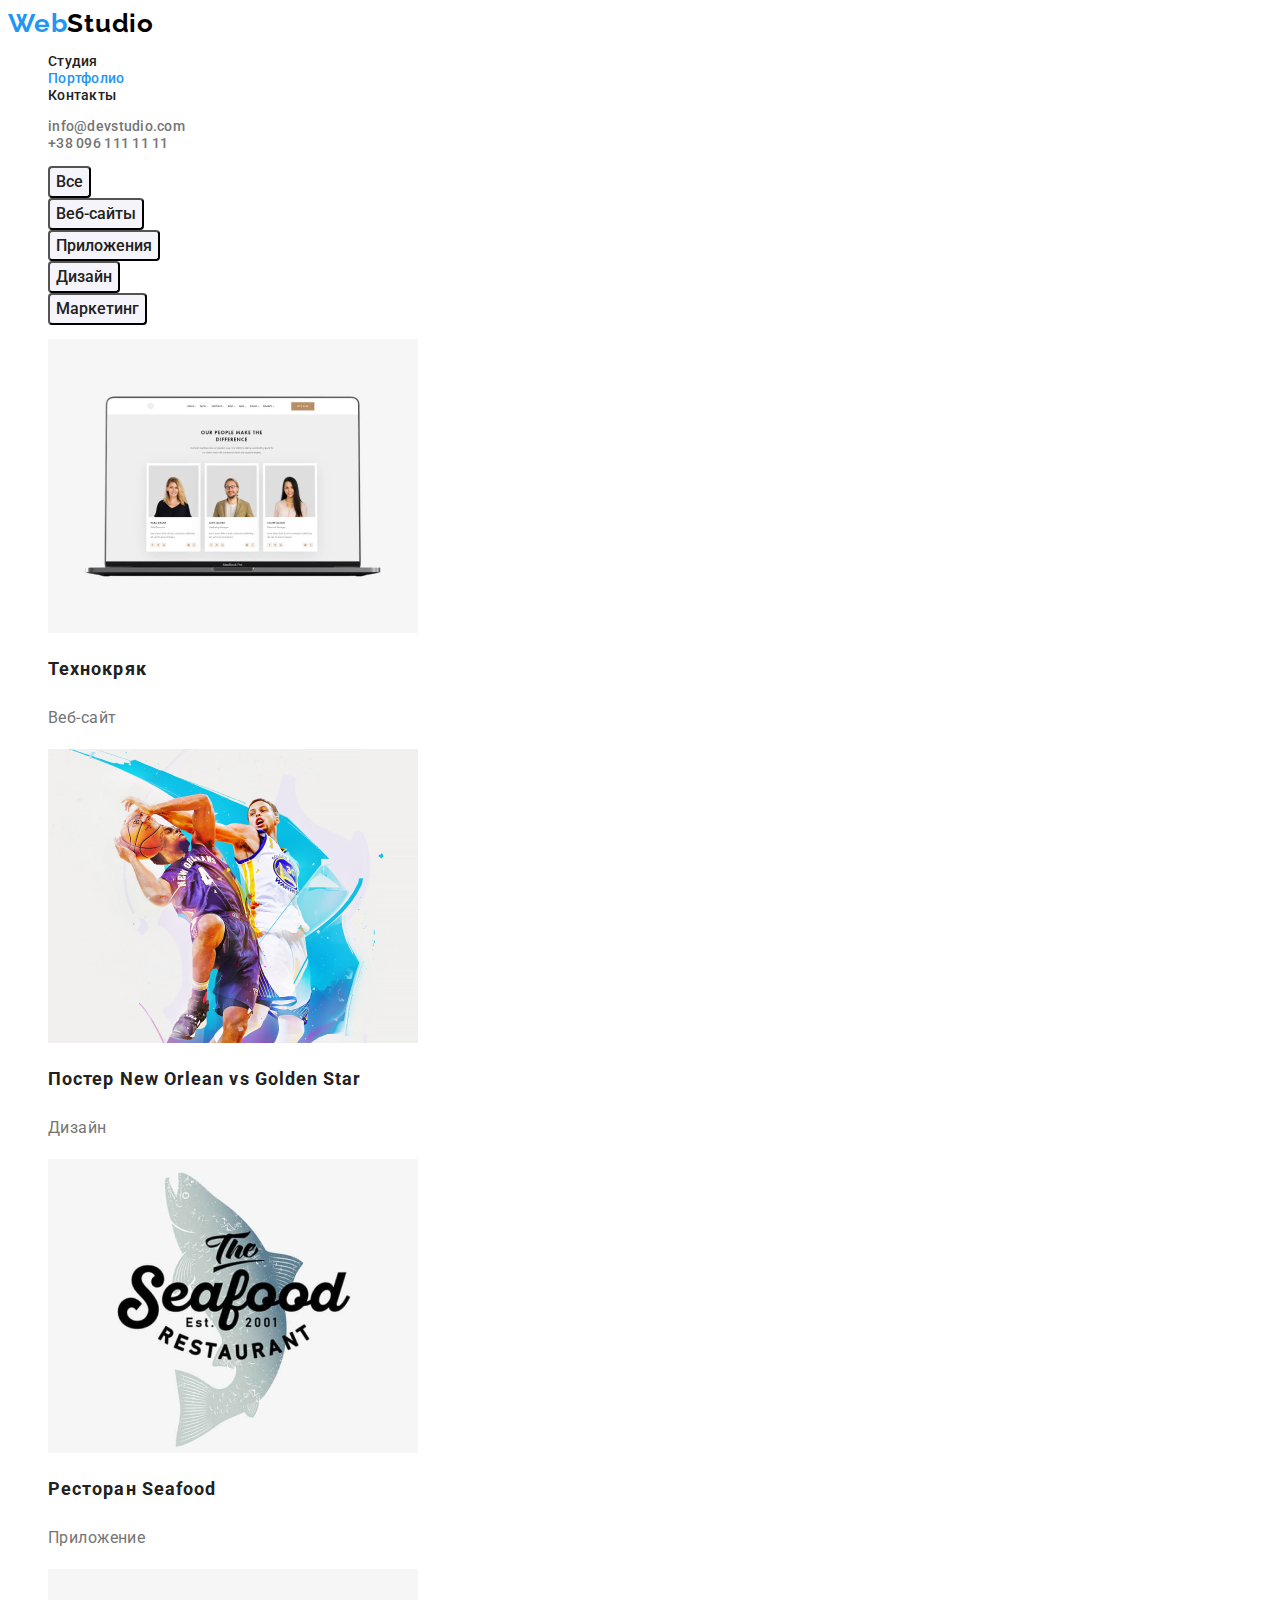
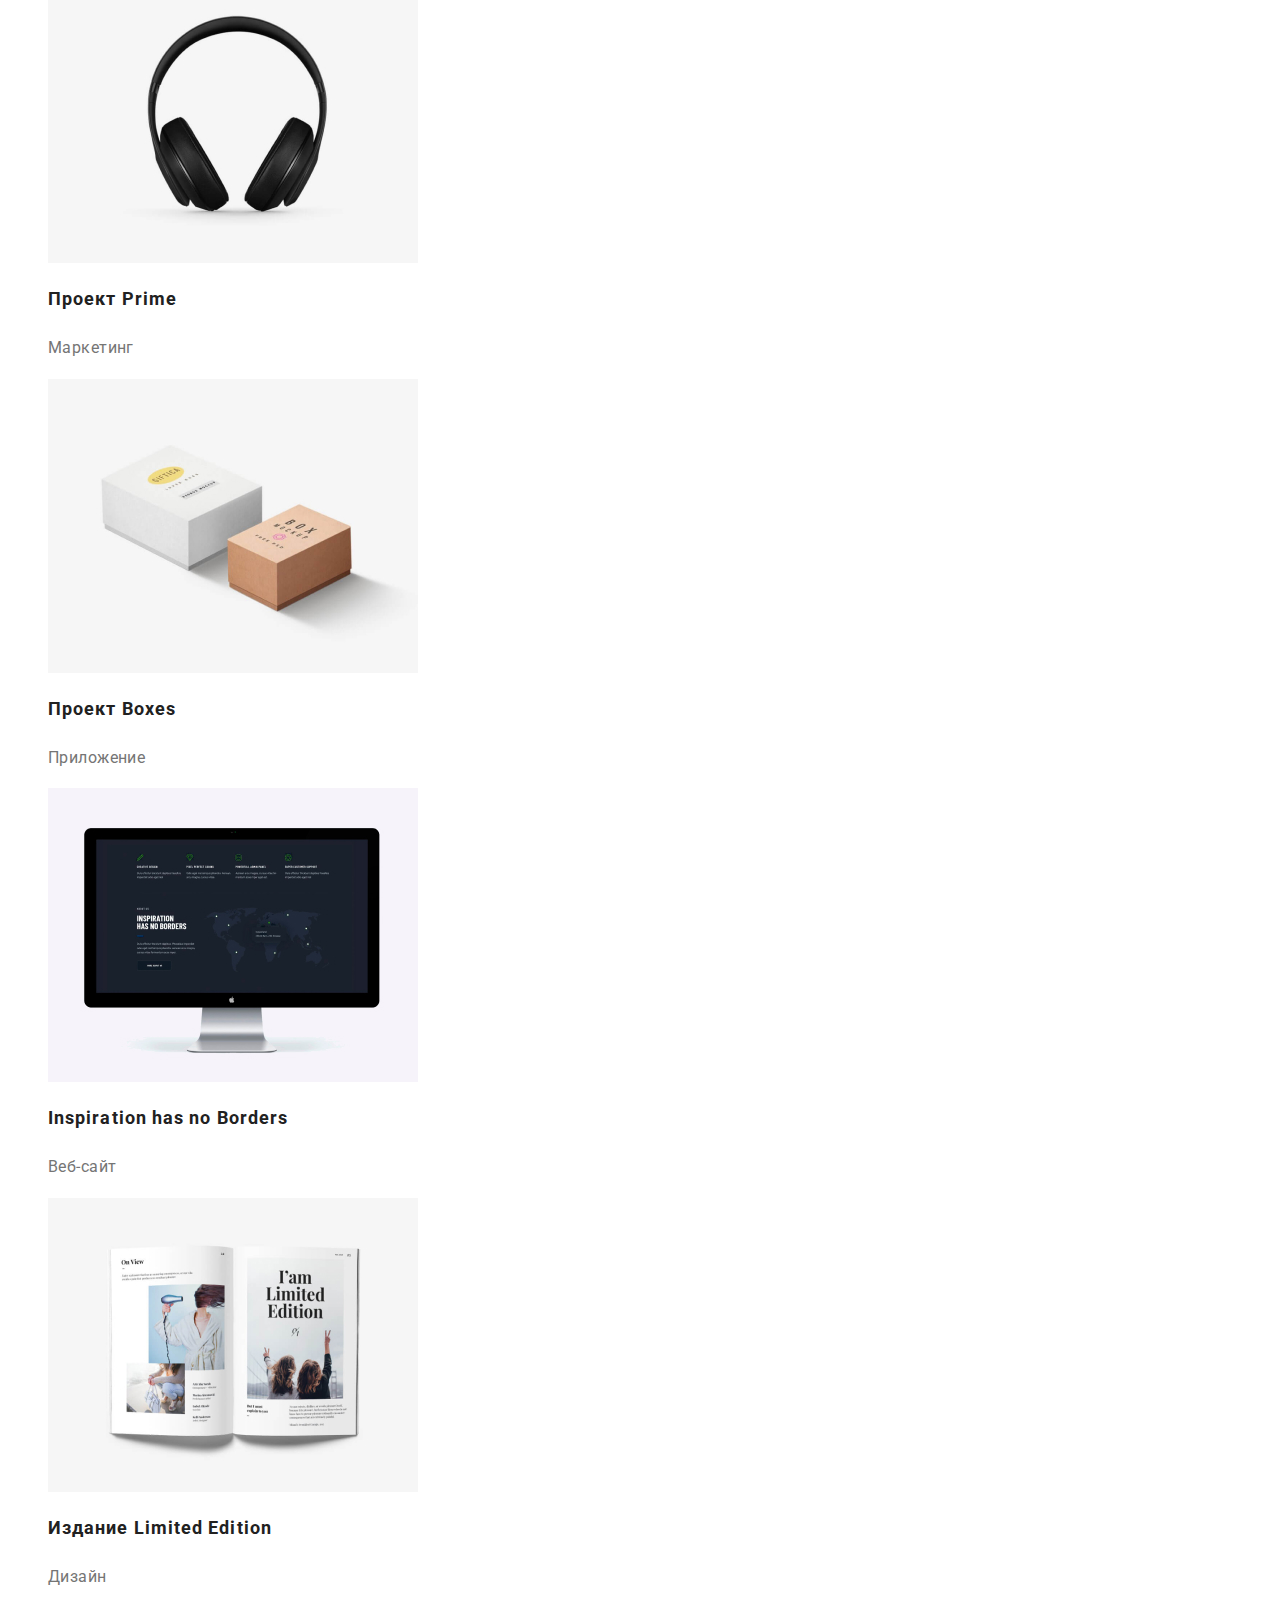
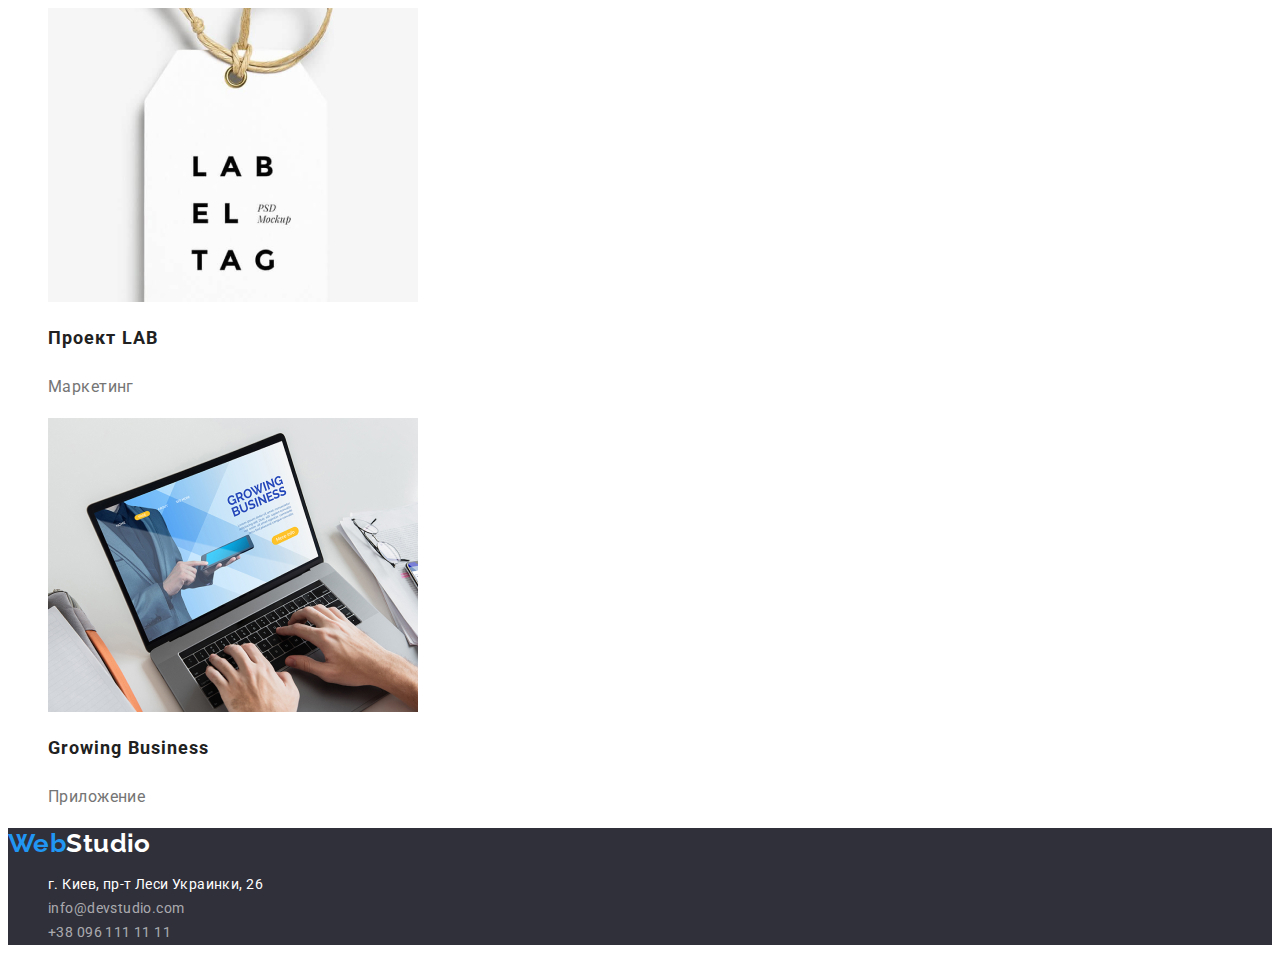
==== portfolio.html @ 056203ee "Initial commit" ====
<!DOCTYPE html>
<html lang="ru">

<head>
    <meta charset="UTF-8">
    <meta http-equiv="X-UA-Compatible" content="IE=edge">
    <meta name="viewport" content="width=device-width, initial-scale=1.0">
    <title>Document</title>
    <link rel="preconnect" href="https://fonts.googleapis.com">
    <link rel="preconnect" href="https://fonts.gstatic.com" crossorigin>
    <link
        href="https://fonts.googleapis.com/css2?family=Raleway:wght@700&family=Roboto:wght@400;500;700;900&display=swap"
        rel="stylesheet">
    <link rel="stylesheet" href="./css/styles.css">
</head>

<body>
    <header class="header">
        <nav class="header-nav">
            <a class="header-logo link" href="./index.html"><span class="logo-cl">Web</span>Studio</a>
            <ul class="header-list list">
                <li class="header-item"><a class="header-link link" href="./index.html">Студия</a></li>
                <li class="header-item"><a class="header-link link accent" href="./portfolio.html">Портфолио</a></li>
                <li class="header-item"><a class="header-link link" href="#address">Контакты</a></li>
            </ul>
        </nav>

        <ul class="header-list-contact list">
            <li class="header-item"><a class="header-link-contact link"
                    href="mailto:info@devstudio.com">info@devstudio.com</a></li>
            <li class="header-item"><a class="header-link-contact link" href="tel:+380961111111">+38 096 111 11 11</a>
            </li>
        </ul>


    </header>
    <main>
        <!--услуги-->
        <section class="potrtfolio">
            <h1 class="visually-hidden">спиcок услуг</h1>
            <ul class="servise-list list">
                <li class="servise-item"><button class="servise-bt" type="button">Все</button></li>
                <li class="servise-item"><button class="servise-bt" type="button">Веб-сайты</button></li>
                <li class="servise-item"><button class="servise-bt" type="button">Приложения</button></li>
                <li class="servise-item"><button class="servise-bt" type="button">Дизайн</button></li>
                <li class="servise-item"><button class="servise-bt" type="button">Маркетинг</button></li>
            </ul>

            <!--проекты-->
            <ul class="projects list">
                <li class="projects-item">
                    <img src="./images/project/project1.jpg" alt="Технокряк" width="370" height="294">
                    <div>
                        <h2 class="projects-title">Технокряк</h2>
                        <p class="projects-text">Веб-сайт</p>
                    </div>
                </li>
                <li class="projects-item"><img src="./images/project/project2.jpg"
                        alt="Постер New Orlean vs Golden Star" width="370" height="294">
                    <div>
                        <h2 class="projects-title">Постер New Orlean vs Golden Star</h2>
                        <p class="projects-text">Дизайн</p>
                    </div>
                </li>
                <li class="projects-item"><img src="./images/project/project3.jpg" alt="Ресторан Seafood" width="370"
                        height="294">
                    <div>
                        <h2 class="projects-title">Ресторан Seafood</h2>
                        <p class="projects-text">Приложение</p>
                    </div>
                </li>
                <li class="projects-item"><img src="./images/project/project4.jpg" alt="Проект Prime" width="370"
                        height="294">
                    <div>
                        <h2 class="projects-title" lang="en">Проект Prime</h2>
                        <p class="projects-text">Маркетинг</p>
                    </div>
                </li>
                <li class="projects-item"><img src="./images/project/project5.jpg" alt="Проект Boxes" width="370"
                        height="294">
                    <div>
                        <h2 class="projects-title">Проект Boxes</h2>
                        <p class="projects-text">Приложение</p>
                    </div>
                </li>
                <li class="projects-item"><img src="./images/project/project6.jpg" alt="Inspiration has no Borders"
                        width="370" height="294">
                    <div>
                        <h2 class="projects-title" lang="en">Inspiration has no Borders</h2>
                        <p class="projects-text">Веб-сайт</p>
                    </div>
                </li>
                <li class="projects-item"><img src="./images/project/project7.jpg" alt="Издание Limited Edition"
                        width="370" height="294">
                    <div>
                        <h2 class="projects-title">Издание Limited Edition</h2>
                        <p class="projects-text">Дизайн</p>
                    </div>
                </li>
                <li class="projects-item"><img src="./images/project/project8.jpg" alt="Проект LAB" width="370"
                        height="294">
                    <div>
                        <h2 class="projects-title">Проект LAB</h2>
                        <p class="projects-text">Маркетинг</p>
                    </div>
                </li>
                <li class="projects-item"><img src="./images/project/project9.jpg" alt="Growing Business" width="370"
                        height="294">
                    <div>
                        <h2 class="projects-title" lang="en">Growing Business</h2>
                        <p class="projects-text">Приложение</p>
                    </div>
                </li>
            </ul>
        </section>
    </main>
    <footer class="footer" id="address">
        <a href="./index.html" class="footer-logo link"><span class="logo-cl">Web</span>Studio</a>
        <address class="footer-address">
            <ul class="footer-list list">
                <li class="footer-item link"><a class="footer-link link" href="https://bit.ly/3pXMvUd" target="_blank"
                        rel="noopener noreferrer">г.
                        Киев, пр-т
                        Леси Украинки, 26</a></li>
                <li class="footer-item"><a class="footer-link-contact link"
                        href="mailto:info@devstudio.com">info@devstudio.com</a>
                </li>
                <li class="footer-item"><a class="footer-link-contact link" href="tel:+380961111111">+38 096 111 11
                        11</a>
                </li>
            </ul>
        </address>
    </footer>
</body>


</html>
---- css/styles.css ----
:root{
--font-roboto:'Roboto',sans-serif;
--text-black-cl:#212121;
--text-white-cl:#FFFFFF;
--bt-nav-cl: #2196F3;
--paragraf-color: #757575;
--background-cl-body: #FFFFFF;
--logo-cl:#2196F3;
--logo-secondary-cl:#000000;
--hero-background-cl: #2F303A;
--bt-cl: #2196F3;
--bt-cl-secondary:#188CE8;
--team-background-cl:#F5F4FA;
--footer-link-cl: rgba(255, 255, 255, 0.6);

}
body
{font-family:'Roboto', sans-serif;
color: var(--text-black-cl);
background-color: var(--background-cl-body);
font-size: 14px;
letter-spacing: 0.03em;
}
.list {
    list-style: none;
}
.link{
 text-decoration: none;
}
.visually-hidden {
    position: absolute;
    width: 1px;
    height: 1px;
    margin: -1px;
    border: 0;
    padding: 0;

    white-space: nowrap;
    clip-path: inset(100%);
    clip: rect(0 0 0 0);
    overflow: hidden;
}
address{ font-style: normal;}



/*nav*/
.header-link:hover,
.header-link:focus,
.header-link-contact:hover,
.header-link-contact:focus,
.footer-link-contact:hover,
.footer-link-contact:focus,
.footer-link:hover,
.footer-link:focus {
    color: var(--bt-nav-cl);
}

/*header*/

.header-logo{
font-family: 'Raleway';
font-weight: 700;
font-size: 26px;
line-height: 1.19;
letter-spacing: 0.03em;
color: var(--logo-secondary-cl)}

.logo-cl{color: var(--logo-cl) }

.header-link,
.header-link-contact{
    font-weight: 500;
    line-height: 1.14 ;
    letter-spacing: 0.02em;
    color: var(--black-cl);
}
.header-link-contact{
    color: var(--paragraf-color);
}
.accent{
    color: var(--bt-nav-cl);
}

/*СЕКЦИЯ ГЕРОЙ*/
.hero {
    background-color: var(--hero-background-cl);
}
.hero-title {
font-weight: 900;
font-size: 44px;
line-height: 1.36;
text-align: center;
letter-spacing: 0.06em;
text-transform: uppercase;
color: var(--text-white-cl);}

.hero-bt{
background-color: var(--bt-cl);
cursor: pointer;
font-family: inherit;
font-weight: 700;
font-size: 16px;
line-height: 1.87;
display: flex;
align-items: center;
text-align: center;
letter-spacing: 0.06em;
box-shadow: 0px 4px 4px rgba(0, 0, 0, 0.15);
border-radius: 4px;
color: var(--text-white-cl);

}
.hero-bt:hover,
.hero-bt:focus{
background: var(--bt-cl-secondary); 
}

/*особенности*/
.peculiarities-name{
font-size: 14px;
font-weight: 700;
line-height: 1.14;
text-transform: uppercase;
color: var(--text-black-cl);
}
.peculiarities-text{
line-height: 1.17;
color: var(--paragraf-color);
}
/*публикация работ*/
.work-title,
.team-title{
font-weight: 700;
font-size: 36px;
line-height: 1.16;
text-align: center;
color: var(--text-black-cl)
}
/*команда*/
.team{
    background-color: var(--team-background-cl);
}
.team-name{
    font-weight: 500;
    font-size: 16px;
    line-height: 1.18;
    text-align: center;
    color: var(--text-black-cl);
}
.team-text{
    font-size: 16px;
    line-height: 1.18;
    text-align: center;
    color: var(--paragraf-color);
}
/*footer*/
.footer{
    background-color: var(--hero-background-cl);
}
.footer-logo{
font-family:'Raleway';
font-weight: 700;
font-size: 26px;
line-height: 1.19;
color: var(--background-cl-body);
}
.logo-cl{
    color: var(--logo-cl);
}
.footer-link{
font-style: normal;
font-weight: 400;
line-height: 1.71;
color: var(--background-cl-body);
}
.footer-link-contact{
font-style: normal;
font-weight: 400;
line-height: 1.71;
color: var(--footer-link-cl);
}
/*портфолио*/
.servise-bt{
    font-family: inherit;
    font-weight: 500;
    font-size: 16px;
    line-height: 1.62;
    text-align: center;
    background: var(--team-background-cl);
    border-radius: 4px;
    color: var(--text-black-cl);
    cursor: pointer;
}
.servise-bt:hover, 
.servise-bt:focus{
box-shadow: 0px 3px 1px rgba(0, 0, 0, 0.1),
0px 1px 2px rgba(0, 0, 0, 0.08),
0px 2px 2px rgba(0, 0, 0, 0.12);
border-radius: 4px;
color: var(--background-cl-body);
background: var(--bt-cl);
}
/*портфолио*/

.projects-title{
font-weight: 700;
font-size: 18px;
line-height: 2;
letter-spacing: 0.06em;
color: var(--text-black-cl)
}
.projects-text{
font-style: normal;
font-size: 16px;
line-height: 1.87;
color: var(--paragraf-color);
}
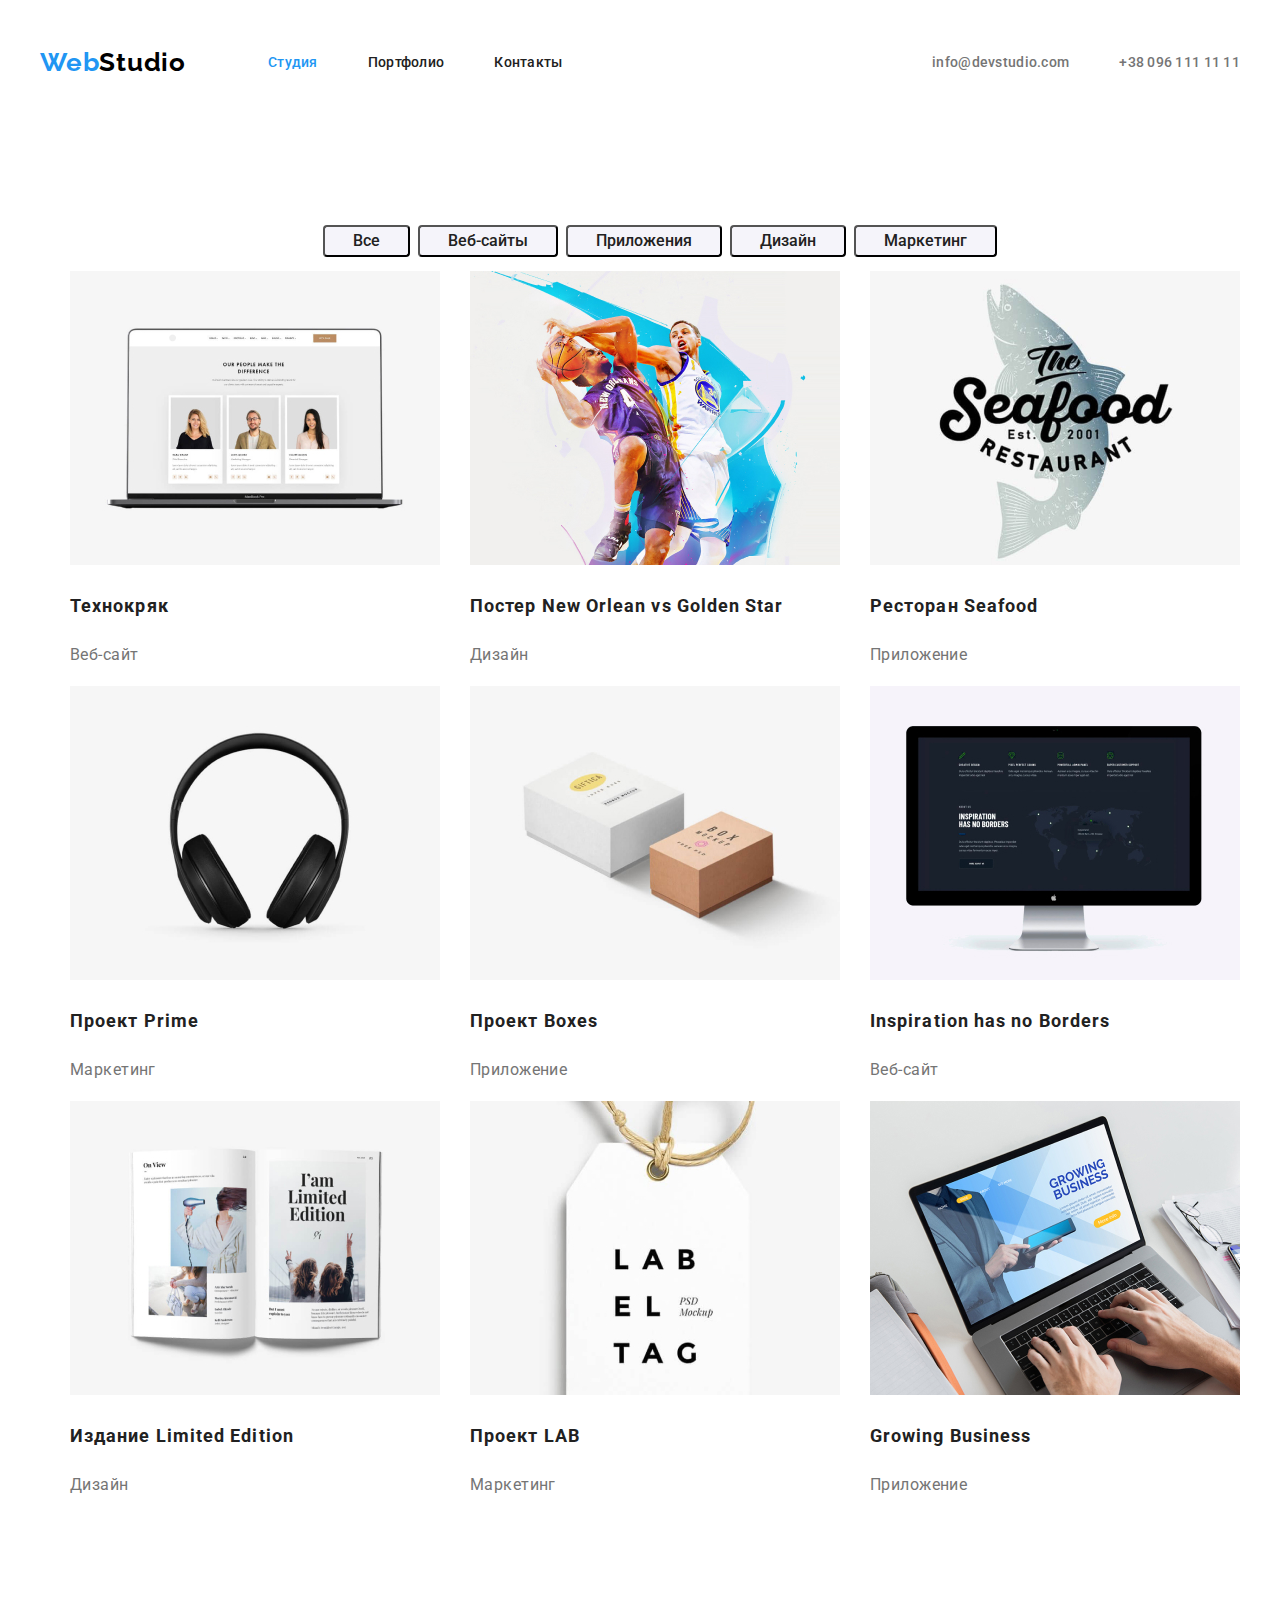
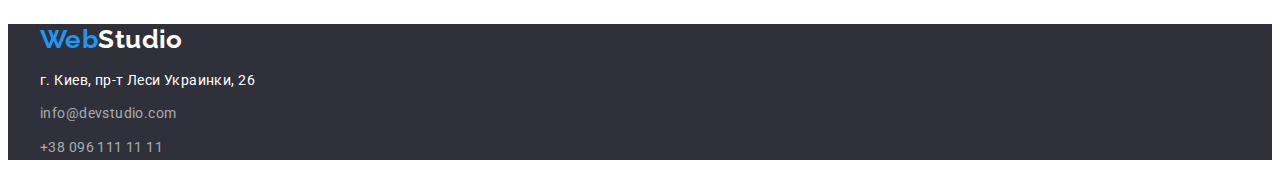
==== commit 95627afb: "зделал домашку" ====
--- a/portfolio.html
+++ b/portfolio.html
@@ -12,124 +12,132 @@
         href="https://fonts.googleapis.com/css2?family=Raleway:wght@700&family=Roboto:wght@400;500;700;900&display=swap"
         rel="stylesheet">
     <link rel="stylesheet" href="./css/styles.css">
+    <link rel="stylesheet" href="node_modules/modern-normalize/modern-normalize.css">
 </head>
 
 <body>
     <header class="header">
-        <nav class="header-nav">
-            <a class="header-logo link" href="./index.html"><span class="logo-cl">Web</span>Studio</a>
-            <ul class="header-list list">
-                <li class="header-item"><a class="header-link link" href="./index.html">Студия</a></li>
-                <li class="header-item"><a class="header-link link accent" href="./portfolio.html">Портфолио</a></li>
-                <li class="header-item"><a class="header-link link" href="#address">Контакты</a></li>
-            </ul>
-        </nav>
-
-        <ul class="header-list-contact list">
-            <li class="header-item"><a class="header-link-contact link"
-                    href="mailto:info@devstudio.com">info@devstudio.com</a></li>
-            <li class="header-item"><a class="header-link-contact link" href="tel:+380961111111">+38 096 111 11 11</a>
-            </li>
-        </ul>
+        <div class="conteiner">
+            <nav class="conteiner header-nav">
+                <a class="header-logo link" href="./index.html"><span class="logo-cl">Web</span>Studio</a>
+                <ul class="header-list list">
+                    <li class="header-item"><a class="header-link link accent" href="./index.html">Студия</a></li>
+                    <li class="header-item"><a class="header-link link" href="./portfolio.html">Портфолио</a></li>
+                    <li class="header-item"><a class="header-link link" href="#address">Контакты</a></li>
+                </ul>
 
 
+                <ul class="header-list-contact list">
+                    <li class="header-item"><a class="header-link-contact link"
+                            href="mailto:info@devstudio.com">info@devstudio.com</a></li>
+                    <li class="header-item"><a class="header-link-contact link" href="tel:+380961111111">+38 096 111 11
+                            11</a>
+                    </li>
+                </ul>
+            </nav>
+        </div>
     </header>
     <main>
         <!--услуги-->
-        <section class="potrtfolio">
-            <h1 class="visually-hidden">спиcок услуг</h1>
-            <ul class="servise-list list">
-                <li class="servise-item"><button class="servise-bt" type="button">Все</button></li>
-                <li class="servise-item"><button class="servise-bt" type="button">Веб-сайты</button></li>
-                <li class="servise-item"><button class="servise-bt" type="button">Приложения</button></li>
-                <li class="servise-item"><button class="servise-bt" type="button">Дизайн</button></li>
-                <li class="servise-item"><button class="servise-bt" type="button">Маркетинг</button></li>
-            </ul>
+        <section class="potrtfolio section">
+            <div class="conteiner">
+                <h1 class="visually-hidden">спиcок услуг</h1>
+                <ul class="servise-list list">
+                    <li class="servise-item"><button class="servise-bt" type="button"><span
+                                class="servese-bt-act">Все</span> </button></li>
+                    <li class="servise-item"><button class="servise-bt" type="button"><span
+                                class="servese-bt-act">Веб-сайты</span> </button></li>
+                    <li class="servise-item"><button class="servise-bt" type="button"><span
+                                class="servese-bt-act">Приложения</span> </button></li>
+                    <li class="servise-item"><button class="servise-bt" type="button"><span
+                                class="servese-bt-act">Дизайн</span> </button></li>
+                    <li class="servise-item"><button class="servise-bt" type="button"><span
+                                class="servese-bt-act">Маркетинг</span> </button></li>
+                </ul>
 
-            <!--проекты-->
-            <ul class="projects list">
-                <li class="projects-item">
-                    <img src="./images/project/project1.jpg" alt="Технокряк" width="370" height="294">
-                    <div>
+                <!--проекты-->
+                <ul class="projects-list list">
+                    <li class="projects-item">
+                        <img src="./images/project/project1.jpg" alt="Технокряк" width="370" height="294">
                         <h2 class="projects-title">Технокряк</h2>
                         <p class="projects-text">Веб-сайт</p>
-                    </div>
-                </li>
-                <li class="projects-item"><img src="./images/project/project2.jpg"
-                        alt="Постер New Orlean vs Golden Star" width="370" height="294">
-                    <div>
+                    </li>
+                    <li class="projects-item"><img src="./images/project/project2.jpg"
+                            alt="Постер New Orlean vs Golden Star" width="370" height="294">
                         <h2 class="projects-title">Постер New Orlean vs Golden Star</h2>
                         <p class="projects-text">Дизайн</p>
-                    </div>
-                </li>
-                <li class="projects-item"><img src="./images/project/project3.jpg" alt="Ресторан Seafood" width="370"
-                        height="294">
-                    <div>
+                    </li>
+                    <li class="projects-item"><img src="./images/project/project3.jpg" alt="Ресторан Seafood"
+                            width="370" height="294">
+
                         <h2 class="projects-title">Ресторан Seafood</h2>
                         <p class="projects-text">Приложение</p>
-                    </div>
-                </li>
-                <li class="projects-item"><img src="./images/project/project4.jpg" alt="Проект Prime" width="370"
-                        height="294">
-                    <div>
+
+                    </li>
+                    <li class="projects-item"><img src="./images/project/project4.jpg" alt="Проект Prime" width="370"
+                            height="294">
+
                         <h2 class="projects-title" lang="en">Проект Prime</h2>
                         <p class="projects-text">Маркетинг</p>
-                    </div>
-                </li>
-                <li class="projects-item"><img src="./images/project/project5.jpg" alt="Проект Boxes" width="370"
-                        height="294">
-                    <div>
+
+                    </li>
+                    <li class="projects-item"><img src="./images/project/project5.jpg" alt="Проект Boxes" width="370"
+                            height="294">
+
                         <h2 class="projects-title">Проект Boxes</h2>
                         <p class="projects-text">Приложение</p>
-                    </div>
-                </li>
-                <li class="projects-item"><img src="./images/project/project6.jpg" alt="Inspiration has no Borders"
-                        width="370" height="294">
-                    <div>
+
+                    </li>
+                    <li class="projects-item"><img src="./images/project/project6.jpg" alt="Inspiration has no Borders"
+                            width="370" height="294">
+
                         <h2 class="projects-title" lang="en">Inspiration has no Borders</h2>
                         <p class="projects-text">Веб-сайт</p>
-                    </div>
-                </li>
-                <li class="projects-item"><img src="./images/project/project7.jpg" alt="Издание Limited Edition"
-                        width="370" height="294">
-                    <div>
+
+                    </li>
+                    <li class="projects-item"><img src="./images/project/project7.jpg" alt="Издание Limited Edition"
+                            width="370" height="294">
+
                         <h2 class="projects-title">Издание Limited Edition</h2>
                         <p class="projects-text">Дизайн</p>
-                    </div>
-                </li>
-                <li class="projects-item"><img src="./images/project/project8.jpg" alt="Проект LAB" width="370"
-                        height="294">
-                    <div>
+
+                    </li>
+                    <li class="projects-item"><img src="./images/project/project8.jpg" alt="Проект LAB" width="370"
+                            height="294">
+
                         <h2 class="projects-title">Проект LAB</h2>
                         <p class="projects-text">Маркетинг</p>
-                    </div>
-                </li>
-                <li class="projects-item"><img src="./images/project/project9.jpg" alt="Growing Business" width="370"
-                        height="294">
-                    <div>
+
+                    </li>
+                    <li class="projects-item"><img src="./images/project/project9.jpg" alt="Growing Business"
+                            width="370" height="294">
+
                         <h2 class="projects-title" lang="en">Growing Business</h2>
                         <p class="projects-text">Приложение</p>
-                    </div>
-                </li>
-            </ul>
+
+                    </li>
+                </ul>
+            </div>
         </section>
     </main>
     <footer class="footer" id="address">
-        <a href="./index.html" class="footer-logo link"><span class="logo-cl">Web</span>Studio</a>
-        <address class="footer-address">
-            <ul class="footer-list list">
-                <li class="footer-item link"><a class="footer-link link" href="https://bit.ly/3pXMvUd" target="_blank"
-                        rel="noopener noreferrer">г.
-                        Киев, пр-т
-                        Леси Украинки, 26</a></li>
-                <li class="footer-item"><a class="footer-link-contact link"
-                        href="mailto:info@devstudio.com">info@devstudio.com</a>
-                </li>
-                <li class="footer-item"><a class="footer-link-contact link" href="tel:+380961111111">+38 096 111 11
-                        11</a>
-                </li>
-            </ul>
-        </address>
+        <div class="conteiner">
+            <a href="./index.html" class="footer-logo link"><span class="logo-cl">Web</span>Studio</a>
+            <address class="footer-address">
+                <ul class="footer-list list">
+                    <li class="footer-item"><a class="footer-link link" href="https://bit.ly/3pXMvUd" target="_blank"
+                            rel="noopener noreferrer">г.
+                            Киев, пр-т
+                            Леси Украинки, 26</a></li>
+                    <li class="footer-item"><a class="footer-link-contact link"
+                            href="mailto:info@devstudio.com">info@devstudio.com</a>
+                    </li>
+                    <li class="footer-item"><a class="footer-link-contact link" href="tel:+380961111111">+38 096 111 11
+                            11</a>
+                    </li>
+                </ul>
+            </address>
+        </div>
     </footer>
 </body>
 
--- a/css/styles.css
+++ b/css/styles.css
@@ -40,7 +40,16 @@
     clip: rect(0 0 0 0);
     overflow: hidden;
 }
-address{ font-style: normal;}
+address{ font-style: normal;
+}
+.conteiner{
+    width: 1200px;
+    margin: auto;
+}
+.section{
+    padding-top: 94px;
+    padding-bottom: 94px;
+}
 
 
 
@@ -57,17 +66,46 @@
 }
 
 /*header*/
-
+.header-nav{
+    display: flex;
+    align-items: center;
+}
 .header-logo{
 font-family: 'Raleway';
 font-weight: 700;
 font-size: 26px;
 line-height: 1.19;
 letter-spacing: 0.03em;
-color: var(--logo-secondary-cl)}
-
+color: var(--logo-secondary-cl);
+
+padding-top: 24px;
+padding-bottom: 24px;
+}
 .logo-cl{color: var(--logo-cl) }
-
+.header-list{
+    display: flex;
+    padding: 0px;
+    margin-left: 82px;
+}
+
+.header-list-contact{
+   display: flex;
+   margin-left: auto;
+   padding-left: 0%;
+}
+.header-item{
+    padding-top: 32px;
+    padding-bottom: 32px;
+    padding-left: 0%;
+    padding-right: 0%;
+    margin-left: 50px;
+}
+.header-item:first-child{
+    margin-left: 0px;
+}
+.header-item:last-child{
+    margin-right: 0px;
+}
 .header-link,
 .header-link-contact{
     font-weight: 500;
@@ -75,6 +113,7 @@
     letter-spacing: 0.02em;
     color: var(--black-cl);
 }
+
 .header-link-contact{
     color: var(--paragraf-color);
 }
@@ -93,7 +132,14 @@
 text-align: center;
 letter-spacing: 0.06em;
 text-transform: uppercase;
-color: var(--text-white-cl);}
+color: var(--text-white-cl);
+
+width: 696px;
+margin-top: auto;
+margin-bottom: 30px;
+margin-left: auto;
+margin-right: auto;
+}
 
 .hero-bt{
 background-color: var(--bt-cl);
@@ -110,6 +156,13 @@
 border-radius: 4px;
 color: var(--text-white-cl);
 
+margin: auto;
+}
+.hero-bt-act{
+padding-left: 32px;
+padding-top: 10px;
+padding-bottom: 10px;
+padding-right: 32px;
 }
 .hero-bt:hover,
 .hero-bt:focus{
@@ -124,10 +177,29 @@
 text-transform: uppercase;
 color: var(--text-black-cl);
 }
+.peculiarities-list{
+    display: flex;
+    flex-direction: row;
+    padding-left: 0px;
+}
+.peculiarities-item{
+    margin-left: 30px;
+}
+.peculiarities-name{
+    flex-direction: row;
+    padding-bottom: 10px;
+}
+.peculiarities-text{
+    flex-direction: row;
+}
+.peculiarities-item:first-child{
+    margin-left: 0px;
+}
 .peculiarities-text{
 line-height: 1.17;
 color: var(--paragraf-color);
 }
+
 /*публикация работ*/
 .work-title,
 .team-title{
@@ -135,11 +207,34 @@
 font-size: 36px;
 line-height: 1.16;
 text-align: center;
-color: var(--text-black-cl)
-}
+color: var(--text-black-cl);
+}
+.work-title{
+    margin-bottom: 50px;
+}
+.work-list{
+    display: flex;
+}
+.work-images{
+    margin-left: 30px;
+}
+
 /*команда*/
 .team{
     background-color: var(--team-background-cl);
+}
+.team-title{
+    margin-bottom: 50px;
+}
+.team-list{
+    display: flex;
+    padding-left: 0px;
+}
+.team-images{
+    margin-left: 30px;
+}
+.team-images:first-child{
+    margin-left: 0px;
 }
 .team-name{
     font-weight: 500;
@@ -147,6 +242,9 @@
     line-height: 1.18;
     text-align: center;
     color: var(--text-black-cl);
+
+    margin-top: 30px;
+    margin-bottom: 10px;
 }
 .team-text{
     font-size: 16px;
@@ -164,10 +262,19 @@
 font-size: 26px;
 line-height: 1.19;
 color: var(--background-cl-body);
-}
+margin-bottom: 20px;
+}
+
 .logo-cl{
     color: var(--logo-cl);
 }
+.footer-list{
+    padding-left: 0px;
+}
+.footer-item {
+    margin-bottom: 10px;
+}
+
 .footer-link{
 font-style: normal;
 font-weight: 400;
@@ -181,6 +288,17 @@
 color: var(--footer-link-cl);
 }
 /*портфолио*/
+.servise-list{
+    display: flex;
+    justify-content: center;
+}
+.servise-item{
+    margin-left: 8px;
+}
+.servise-item:first-child{
+    margin-left: 0px;
+}
+
 .servise-bt{
     font-family: inherit;
     font-weight: 500;
@@ -192,6 +310,13 @@
     color: var(--text-black-cl);
     cursor: pointer;
 }
+
+.servese-bt-act{
+    padding-top: 6px;
+    padding-bottom: 6px;
+    padding-left: 22px;
+    padding-right: 22px;
+}
 .servise-bt:hover, 
 .servise-bt:focus{
 box-shadow: 0px 3px 1px rgba(0, 0, 0, 0.1),
@@ -201,8 +326,21 @@
 color: var(--background-cl-body);
 background: var(--bt-cl);
 }
-/*портфолио*/
-
+
+/*проекты*/
+.projects-list{
+    display: flex;
+    flex-wrap: wrap;
+    padding-left: 0px;
+}
+.projects-item{
+    margin-left: 30px;
+}
+.projects-title{
+    padding-left: 0px;
+    margin-top: 20px;
+    margin-bottom: 4px;
+}
 .projects-title{
 font-weight: 700;
 font-size: 18px;
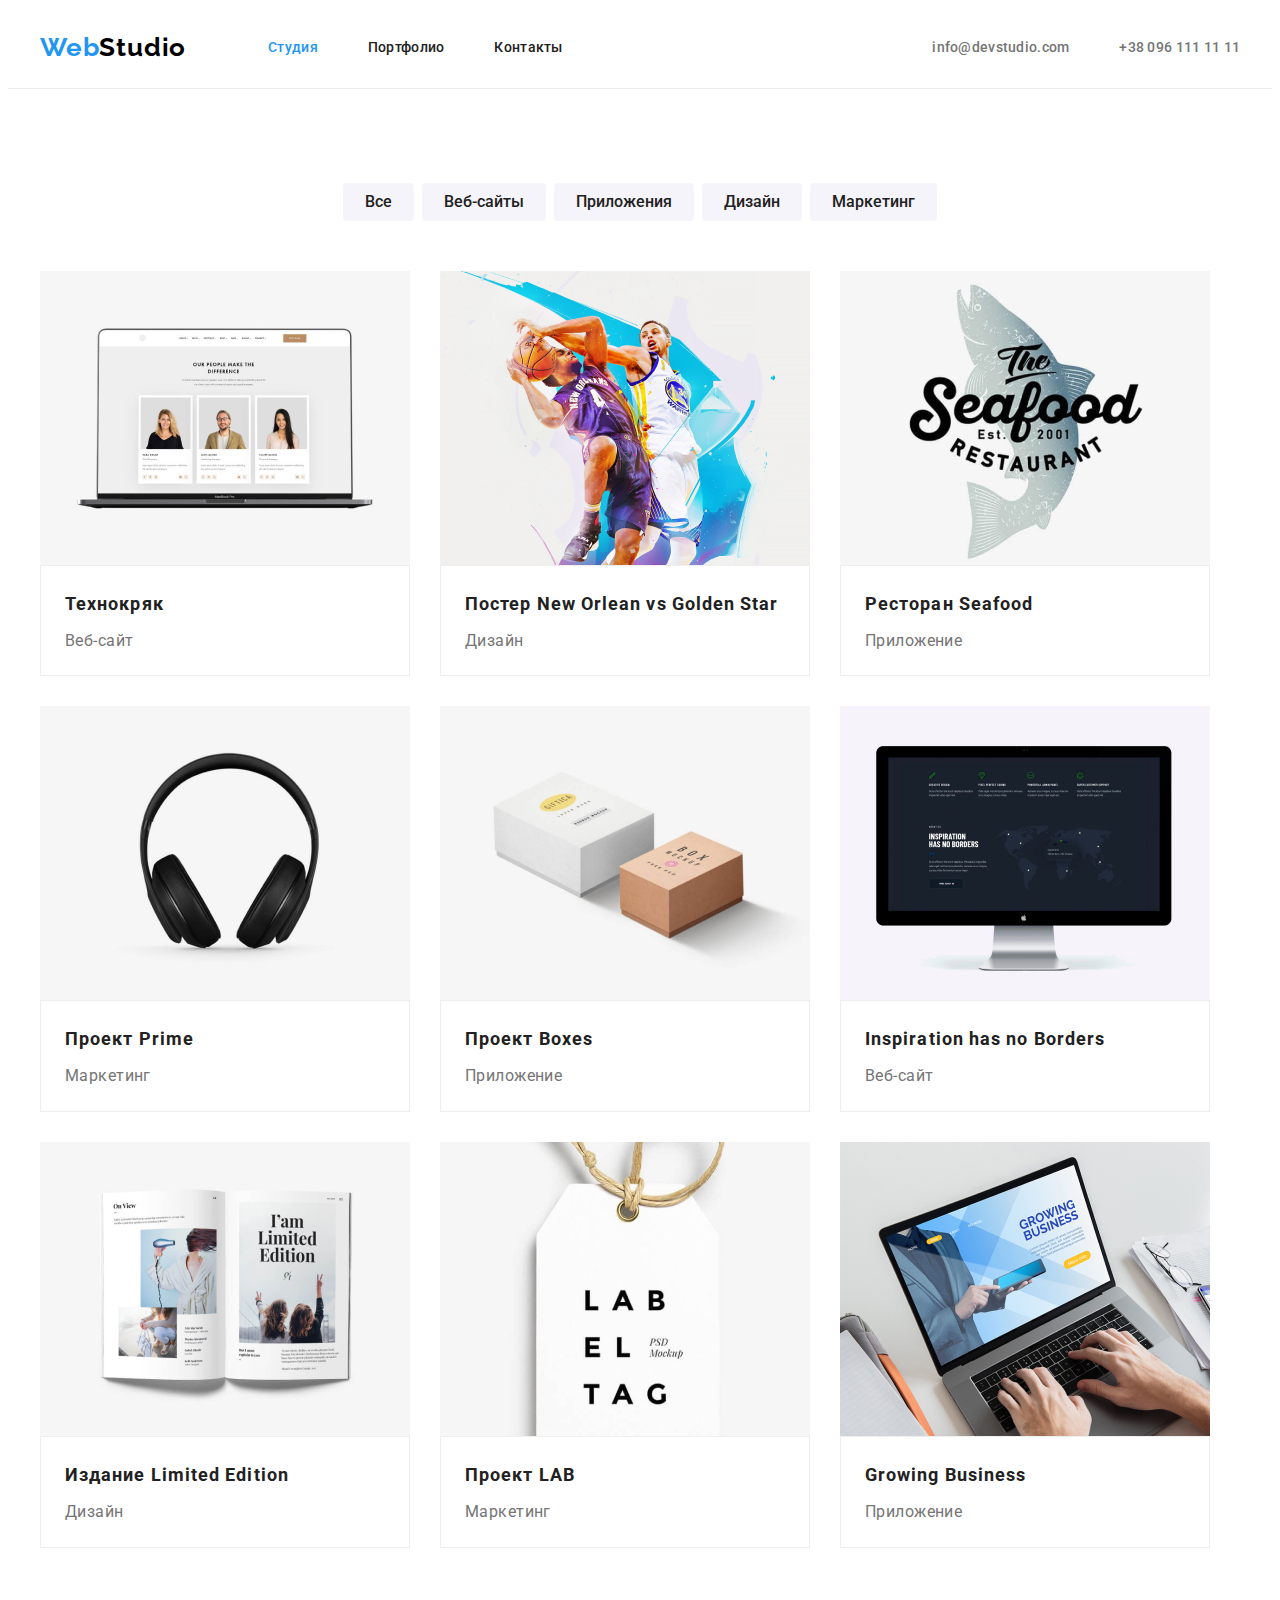
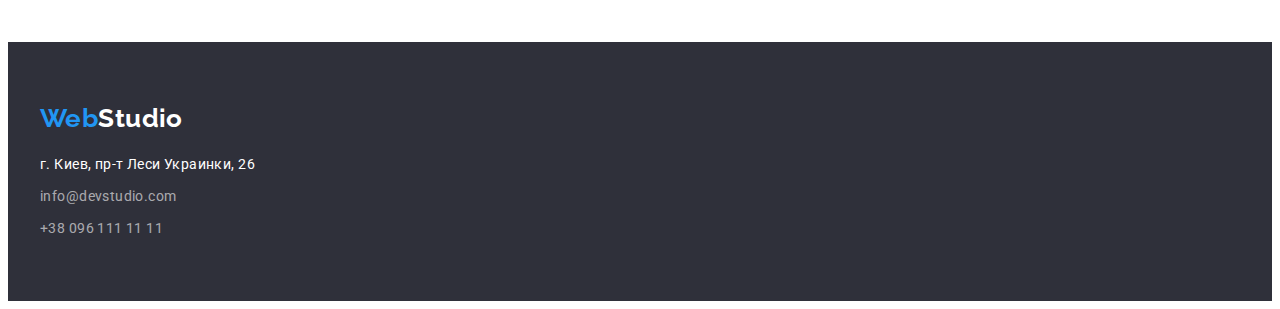
==== commit 65e043c9: "исправил домашнее задание" ====
--- a/portfolio.html
+++ b/portfolio.html
@@ -11,8 +11,10 @@
     <link
         href="https://fonts.googleapis.com/css2?family=Raleway:wght@700&family=Roboto:wght@400;500;700;900&display=swap"
         rel="stylesheet">
+    <link rel="stylesheet" href="https://cdnjs.cloudflare.com/ajax/libs/modern-normalize/1.1.0/modern-normalize.min.css"
+        integrity="sha512-wpPYUAdjBVSE4KJnH1VR1HeZfpl1ub8YT/NKx4PuQ5NmX2tKuGu6U/JRp5y+Y8XG2tV+wKQpNHVUX03MfMFn9Q=="
+        crossorigin="anonymous" referrerpolicy="no-referrer" />
     <link rel="stylesheet" href="./css/styles.css">
-    <link rel="stylesheet" href="node_modules/modern-normalize/modern-normalize.css">
 </head>
 
 <body>
@@ -43,78 +45,79 @@
             <div class="conteiner">
                 <h1 class="visually-hidden">спиcок услуг</h1>
                 <ul class="servise-list list">
-                    <li class="servise-item"><button class="servise-bt" type="button"><span
-                                class="servese-bt-act">Все</span> </button></li>
-                    <li class="servise-item"><button class="servise-bt" type="button"><span
-                                class="servese-bt-act">Веб-сайты</span> </button></li>
-                    <li class="servise-item"><button class="servise-bt" type="button"><span
-                                class="servese-bt-act">Приложения</span> </button></li>
-                    <li class="servise-item"><button class="servise-bt" type="button"><span
-                                class="servese-bt-act">Дизайн</span> </button></li>
-                    <li class="servise-item"><button class="servise-bt" type="button"><span
-                                class="servese-bt-act">Маркетинг</span> </button></li>
+                    <li class="servise-item"><button class="servise-bt" type="button">Все</button></li>
+                    <li class="servise-item"><button class="servise-bt" type="button">Веб-сайты</span> </button></li>
+                    <li class="servise-item"><button class="servise-bt" type="button">Приложения</button></li>
+                    <li class="servise-item"><button class="servise-bt" type="button">Дизайн</button></li>
+                    <li class="servise-item"><button class="servise-bt" type="button">Маркетинг</button></li>
                 </ul>
 
                 <!--проекты-->
                 <ul class="projects-list list">
                     <li class="projects-item">
                         <img src="./images/project/project1.jpg" alt="Технокряк" width="370" height="294">
-                        <h2 class="projects-title">Технокряк</h2>
-                        <p class="projects-text">Веб-сайт</p>
+                        <div class="project-box">
+                            <h2 class="projects-title">Технокряк</h2>
+                            <p class="projects-text">Веб-сайт</p>
+                        </div>
+
                     </li>
                     <li class="projects-item"><img src="./images/project/project2.jpg"
                             alt="Постер New Orlean vs Golden Star" width="370" height="294">
-                        <h2 class="projects-title">Постер New Orlean vs Golden Star</h2>
-                        <p class="projects-text">Дизайн</p>
+                        <div class="project-box">
+                            <h2 class="projects-title">Постер New Orlean vs Golden Star</h2>
+                            <p class="projects-text">Дизайн</p>
+                        </div>
+
                     </li>
                     <li class="projects-item"><img src="./images/project/project3.jpg" alt="Ресторан Seafood"
                             width="370" height="294">
-
-                        <h2 class="projects-title">Ресторан Seafood</h2>
-                        <p class="projects-text">Приложение</p>
-
+                        <div class="project-box">
+                            <h2 class="projects-title">Ресторан Seafood</h2>
+                            <p class="projects-text">Приложение</p>
+                        </div class="project-box">
                     </li>
                     <li class="projects-item"><img src="./images/project/project4.jpg" alt="Проект Prime" width="370"
                             height="294">
-
-                        <h2 class="projects-title" lang="en">Проект Prime</h2>
-                        <p class="projects-text">Маркетинг</p>
-
+                        <div class="project-box">
+                            <h2 class="projects-title" lang="en">Проект Prime</h2>
+                            <p class="projects-text">Маркетинг</p>
+                        </div>
                     </li>
                     <li class="projects-item"><img src="./images/project/project5.jpg" alt="Проект Boxes" width="370"
                             height="294">
-
-                        <h2 class="projects-title">Проект Boxes</h2>
-                        <p class="projects-text">Приложение</p>
-
+                        <div class="project-box">
+                            <h2 class="projects-title">Проект Boxes</h2>
+                            <p class="projects-text">Приложение</p>
+                        </div>
                     </li>
                     <li class="projects-item"><img src="./images/project/project6.jpg" alt="Inspiration has no Borders"
                             width="370" height="294">
-
-                        <h2 class="projects-title" lang="en">Inspiration has no Borders</h2>
-                        <p class="projects-text">Веб-сайт</p>
-
+                        <div class="project-box">
+                            <h2 class="projects-title" lang="en">Inspiration has no Borders</h2>
+                            <p class="projects-text">Веб-сайт</p>
+                        </div>
                     </li>
                     <li class="projects-item"><img src="./images/project/project7.jpg" alt="Издание Limited Edition"
                             width="370" height="294">
-
-                        <h2 class="projects-title">Издание Limited Edition</h2>
-                        <p class="projects-text">Дизайн</p>
-
+                        <div class="project-box">
+                            <h2 class="projects-title">Издание Limited Edition</h2>
+                            <p class="projects-text">Дизайн</p>
+                        </div>
                     </li>
                     <li class="projects-item"><img src="./images/project/project8.jpg" alt="Проект LAB" width="370"
                             height="294">
-
-                        <h2 class="projects-title">Проект LAB</h2>
-                        <p class="projects-text">Маркетинг</p>
-
+                        <div class="project-box">
+                            <h2 class="projects-title">Проект LAB</h2>
+                            <p class="projects-text">Маркетинг</p>
+                        </div>
                     </li>
                     <li class="projects-item"><img src="./images/project/project9.jpg" alt="Growing Business"
                             width="370" height="294">
-
-                        <h2 class="projects-title" lang="en">Growing Business</h2>
-                        <p class="projects-text">Приложение</p>
-
+                        <div class="project-box">
+                            <h2 class="projects-title" lang="en">Growing Business</h2>
+                            <p class="projects-text">Приложение</p>
+                        </div>
                     </li>
                 </ul>
             </div>
--- a/css/styles.css
+++ b/css/styles.css
@@ -1,32 +1,40 @@
-:root{
---font-roboto:'Roboto',sans-serif;
---text-black-cl:#212121;
---text-white-cl:#FFFFFF;
---bt-nav-cl: #2196F3;
---paragraf-color: #757575;
---background-cl-body: #FFFFFF;
---logo-cl:#2196F3;
---logo-secondary-cl:#000000;
---hero-background-cl: #2F303A;
---bt-cl: #2196F3;
---bt-cl-secondary:#188CE8;
---team-background-cl:#F5F4FA;
---footer-link-cl: rgba(255, 255, 255, 0.6);
-
-}
-body
-{font-family:'Roboto', sans-serif;
-color: var(--text-black-cl);
-background-color: var(--background-cl-body);
-font-size: 14px;
-letter-spacing: 0.03em;
-}
+:root {
+    --font-roboto: 'Roboto', sans-serif;
+    --text-black-cl: #212121;
+    --text-white-cl: #FFFFFF;
+    --bt-nav-cl: #2196F3;
+    --paragraf-color: #757575;
+    --background-cl-body: #FFFFFF;
+    --logo-cl: #2196F3;
+    --logo-secondary-cl: #000000;
+    --hero-background-cl: #2F303A;
+    --bt-cl: #2196F3;
+    --bt-cl-secondary: #188CE8;
+    --team-background-cl: #F5F4FA;
+    --footer-link-cl: rgba(255, 255, 255, 0.6);
+    --border-line: #EEEEEE;
+    --header-line: #ECECEC;
+
+}
+
+body {
+    font-family: 'Roboto', sans-serif;
+    color: var(--text-black-cl);
+    background-color: var(--background-cl-body);
+    font-size: 14px;
+    letter-spacing: 0.03em;
+}
+
 .list {
     list-style: none;
-}
-.link{
- text-decoration: none;
-}
+    padding: 0px;
+    margin: 0px;
+}
+
+.link {
+    text-decoration: none;
+}
+
 .visually-hidden {
     position: absolute;
     width: 1px;
@@ -40,15 +48,37 @@
     clip: rect(0 0 0 0);
     overflow: hidden;
 }
-address{ font-style: normal;
-}
-.conteiner{
+
+address {
+    font-style: normal;
+}
+
+.conteiner {
     width: 1200px;
     margin: auto;
-}
-.section{
+    padding: 0.15px;
+}
+
+.section {
     padding-top: 94px;
     padding-bottom: 94px;
+}
+
+h1,
+h2,
+h3,
+h4,
+h5,
+h6,
+p {
+    padding: 0px;
+    margin: 0px;
+}
+
+img {
+    display: block;
+    max-width: 100%;
+    height: auto;
 }
 
 
@@ -66,240 +96,296 @@
 }
 
 /*header*/
-.header-nav{
+.header {
+    border-bottom: 1px solid var(--header-line);
+}
+
+.header-nav {
     display: flex;
     align-items: center;
 }
-.header-logo{
-font-family: 'Raleway';
-font-weight: 700;
-font-size: 26px;
-line-height: 1.19;
-letter-spacing: 0.03em;
-color: var(--logo-secondary-cl);
-
-padding-top: 24px;
-padding-bottom: 24px;
-}
-.logo-cl{color: var(--logo-cl) }
-.header-list{
+
+.header-logo {
+    font-family: 'Raleway';
+    font-weight: 700;
+    font-size: 26px;
+    line-height: 1.19;
+    letter-spacing: 0.03em;
+    color: var(--logo-secondary-cl);
+
+    padding-top: 24px;
+    padding-bottom: 24px;
+}
+
+.logo-cl {
+    color: var(--logo-cl)
+}
+
+.header-list {
     display: flex;
     padding: 0px;
     margin-left: 82px;
 }
 
-.header-list-contact{
-   display: flex;
-   margin-left: auto;
-   padding-left: 0%;
-}
-.header-item{
+.header-list-contact {
+    display: flex;
+    margin-left: auto;
+    padding-left: 0%;
+}
+
+.header-item {
+    margin-left: 50px;
+}
+
+.header-item:first-child {
+    margin-left: 0px;
+}
+
+.header-item:last-child {
+    margin-right: 0px;
+}
+
+.header-link,
+.header-link-contact {
+    font-weight: 500;
+    line-height: 1.14;
+    letter-spacing: 0.02em;
+    color: var(--black-cl);
+
     padding-top: 32px;
     padding-bottom: 32px;
-    padding-left: 0%;
-    padding-right: 0%;
-    margin-left: 50px;
-}
-.header-item:first-child{
-    margin-left: 0px;
-}
-.header-item:last-child{
-    margin-right: 0px;
-}
-.header-link,
-.header-link-contact{
-    font-weight: 500;
-    line-height: 1.14 ;
-    letter-spacing: 0.02em;
-    color: var(--black-cl);
-}
-
-.header-link-contact{
+}
+
+.header-link-contact {
     color: var(--paragraf-color);
 }
-.accent{
+
+.accent {
     color: var(--bt-nav-cl);
 }
 
 /*СЕКЦИЯ ГЕРОЙ*/
 .hero {
     background-color: var(--hero-background-cl);
-}
+    padding-top: 200px;
+    padding-bottom: 200px;
+}
+
 .hero-title {
-font-weight: 900;
-font-size: 44px;
-line-height: 1.36;
-text-align: center;
-letter-spacing: 0.06em;
-text-transform: uppercase;
-color: var(--text-white-cl);
-
-width: 696px;
-margin-top: auto;
-margin-bottom: 30px;
-margin-left: auto;
-margin-right: auto;
-}
-
-.hero-bt{
-background-color: var(--bt-cl);
-cursor: pointer;
-font-family: inherit;
-font-weight: 700;
-font-size: 16px;
-line-height: 1.87;
-display: flex;
-align-items: center;
-text-align: center;
-letter-spacing: 0.06em;
-box-shadow: 0px 4px 4px rgba(0, 0, 0, 0.15);
-border-radius: 4px;
-color: var(--text-white-cl);
-
-margin: auto;
-}
-.hero-bt-act{
-padding-left: 32px;
-padding-top: 10px;
-padding-bottom: 10px;
-padding-right: 32px;
-}
+    font-weight: 900;
+    font-size: 44px;
+    line-height: 1.36;
+    text-align: center;
+    letter-spacing: 0.06em;
+    text-transform: uppercase;
+    color: var(--text-white-cl);
+
+    margin-bottom: 30px;
+    margin-left: auto;
+    margin-right: auto;
+}
+
+.hero-bt {
+    background-color: var(--bt-cl);
+    cursor: pointer;
+    font-family: inherit;
+    font-weight: 700;
+    font-size: 16px;
+    line-height: 1.87;
+    display: flex;
+    align-items: center;
+    text-align: center;
+    letter-spacing: 0.06em;
+    box-shadow: 0px 4px 4px rgba(0, 0, 0, 0.15);
+    border-radius: 4px;
+    color: var(--text-white-cl);
+
+    padding-left: 32px;
+    padding-top: 10px;
+    padding-bottom: 10px;
+    padding-right: 32px;
+    margin-left: auto;
+    margin-right: auto;
+}
+
 .hero-bt:hover,
-.hero-bt:focus{
-background: var(--bt-cl-secondary); 
+.hero-bt:focus {
+    background: var(--bt-cl-secondary);
 }
 
 /*особенности*/
-.peculiarities-name{
-font-size: 14px;
-font-weight: 700;
-line-height: 1.14;
-text-transform: uppercase;
-color: var(--text-black-cl);
-}
-.peculiarities-list{
-    display: flex;
+.peculiarities-name {
+    font-size: 14px;
+    font-weight: 700;
+    line-height: 1.14;
+    text-transform: uppercase;
+    color: var(--text-black-cl);
+}
+
+.peculiarities-list {
+    display: flex;
+}
+
+.peculiarities-item {
+    margin-left: 30px;
+}
+
+.peculiarities-name {
     flex-direction: row;
-    padding-left: 0px;
-}
-.peculiarities-item{
+    margin-bottom: 10px;
+}
+
+.peculiarities-text {
+    flex-direction: row;
+}
+
+.peculiarities-item:first-child {
+    margin-left: 0px;
+}
+
+.peculiarities-text {
+    line-height: 1.17;
+    color: var(--paragraf-color);
+}
+
+/*публикация работ*/
+.work {
+    padding-top: 0;
+}
+
+.work-title,
+.team-title {
+    font-weight: 700;
+    font-size: 36px;
+    line-height: 1.16;
+    text-align: center;
+    color: var(--text-black-cl);
+}
+
+.work-title {
+    margin-bottom: 50px;
+}
+
+.work-list {
+    display: flex;
+}
+
+.work-images {
     margin-left: 30px;
 }
-.peculiarities-name{
-    flex-direction: row;
-    padding-bottom: 10px;
-}
-.peculiarities-text{
-    flex-direction: row;
-}
-.peculiarities-item:first-child{
-    margin-left: 0px;
-}
-.peculiarities-text{
-line-height: 1.17;
-color: var(--paragraf-color);
-}
-
-/*публикация работ*/
-.work-title,
-.team-title{
-font-weight: 700;
-font-size: 36px;
-line-height: 1.16;
-text-align: center;
-color: var(--text-black-cl);
-}
-.work-title{
+
+
+
+.work-images:first-child {
+    margin-left: 0px;
+}
+
+/*команда*/
+.team {
+    background-color: var(--team-background-cl);
+}
+
+.team-title {
     margin-bottom: 50px;
 }
-.work-list{
-    display: flex;
-}
-.work-images{
+
+.team-list {
+    display: flex;
+}
+
+.team-item {
+    background-color: var(--background-cl-body);
     margin-left: 30px;
-}
-
-/*команда*/
-.team{
-    background-color: var(--team-background-cl);
-}
-.team-title{
-    margin-bottom: 50px;
-}
-.team-list{
-    display: flex;
-    padding-left: 0px;
-}
-.team-images{
-    margin-left: 30px;
-}
-.team-images:first-child{
-    margin-left: 0px;
-}
-.team-name{
+
+}
+
+.team-item:first-child {
+    margin-left: 0px;
+}
+
+.team-box {
+    padding-top: 30px;
+    padding-bottom: 30px;
+}
+
+.team-name {
     font-weight: 500;
     font-size: 16px;
     line-height: 1.18;
     text-align: center;
     color: var(--text-black-cl);
 
-    margin-top: 30px;
     margin-bottom: 10px;
 }
-.team-text{
+
+.team-text {
     font-size: 16px;
     line-height: 1.18;
     text-align: center;
     color: var(--paragraf-color);
-}
+
+}
+
 /*footer*/
-.footer{
+.footer {
     background-color: var(--hero-background-cl);
-}
-.footer-logo{
-font-family:'Raleway';
-font-weight: 700;
-font-size: 26px;
-line-height: 1.19;
-color: var(--background-cl-body);
-margin-bottom: 20px;
-}
-
-.logo-cl{
+    padding-top: 60px;
+    padding-bottom: 60px;
+}
+
+.footer-logo {
+    font-family: 'Raleway';
+    font-weight: 700;
+    font-size: 26px;
+    line-height: 1.19;
+    color: var(--background-cl-body);
+
+    display: block;
+    margin-bottom: 20px;
+}
+
+.logo-cl {
     color: var(--logo-cl);
 }
-.footer-list{
-    padding-left: 0px;
-}
+
 .footer-item {
-    margin-bottom: 10px;
-}
-
-.footer-link{
-font-style: normal;
-font-weight: 400;
-line-height: 1.71;
-color: var(--background-cl-body);
-}
-.footer-link-contact{
-font-style: normal;
-font-weight: 400;
-line-height: 1.71;
-color: var(--footer-link-cl);
-}
+    margin-bottom: 8px;
+}
+
+.footer-item:last-child {
+    margin-bottom: 0px;
+}
+
+.footer-link {
+    font-style: normal;
+    font-weight: 400;
+    line-height: 1.71;
+    color: var(--background-cl-body);
+}
+
+.footer-link-contact {
+    font-style: normal;
+    font-weight: 400;
+    line-height: 1.71;
+    color: var(--footer-link-cl);
+}
+
 /*портфолио*/
-.servise-list{
+.servise-list {
     display: flex;
     justify-content: center;
-}
-.servise-item{
+    margin-bottom: 50px;
+}
+
+.servise-item {
     margin-left: 8px;
 }
-.servise-item:first-child{
-    margin-left: 0px;
-}
-
-.servise-bt{
+
+.servise-item:first-child {
+    margin-left: 0px;
+}
+
+.servise-bt {
     font-family: inherit;
     font-weight: 500;
     font-size: 16px;
@@ -309,48 +395,69 @@
     border-radius: 4px;
     color: var(--text-black-cl);
     cursor: pointer;
-}
-
-.servese-bt-act{
+
     padding-top: 6px;
     padding-bottom: 6px;
     padding-left: 22px;
     padding-right: 22px;
-}
-.servise-bt:hover, 
-.servise-bt:focus{
-box-shadow: 0px 3px 1px rgba(0, 0, 0, 0.1),
-0px 1px 2px rgba(0, 0, 0, 0.08),
-0px 2px 2px rgba(0, 0, 0, 0.12);
-border-radius: 4px;
-color: var(--background-cl-body);
-background: var(--bt-cl);
+    border: none;
+}
+
+.servise-bt:hover,
+.servise-bt:focus {
+    box-shadow: 0px 3px 1px rgba(0, 0, 0, 0.1),
+        0px 1px 2px rgba(0, 0, 0, 0.08),
+        0px 2px 2px rgba(0, 0, 0, 0.12);
+    border-radius: 4px;
+    color: var(--background-cl-body);
+    background: var(--bt-cl);
 }
 
 /*проекты*/
-.projects-list{
+.projects-list {
     display: flex;
     flex-wrap: wrap;
+}
+
+.projects-item {
+    margin-left: 30px;
+    margin-bottom: 30px;
+}
+
+.projects-item:nth-child(3n+1) {
+    margin-left: 0px;
+}
+
+.projects-item:nth-last-child(-n+3) {
+    margin-bottom: 0;
+}
+
+.project-box {
+    padding-top: 20px;
+    padding-left: 24px;
+    padding-bottom: 20px;
+    padding-right: 24px;
+
+    border-width: 1px;
+    border-style: solid;
+    border-color: var(--border-line);
+
+}
+
+.projects-title {
+    font-weight: 700;
+    font-size: 18px;
+    line-height: 2;
+    letter-spacing: 0.06em;
+    color: var(--text-black-cl);
     padding-left: 0px;
-}
-.projects-item{
-    margin-left: 30px;
-}
-.projects-title{
-    padding-left: 0px;
-    margin-top: 20px;
+
     margin-bottom: 4px;
 }
-.projects-title{
-font-weight: 700;
-font-size: 18px;
-line-height: 2;
-letter-spacing: 0.06em;
-color: var(--text-black-cl)
-}
-.projects-text{
-font-style: normal;
-font-size: 16px;
-line-height: 1.87;
-color: var(--paragraf-color);
+
+.projects-text {
+    font-style: normal;
+    font-size: 16px;
+    line-height: 1.87;
+    color: var(--paragraf-color);
 }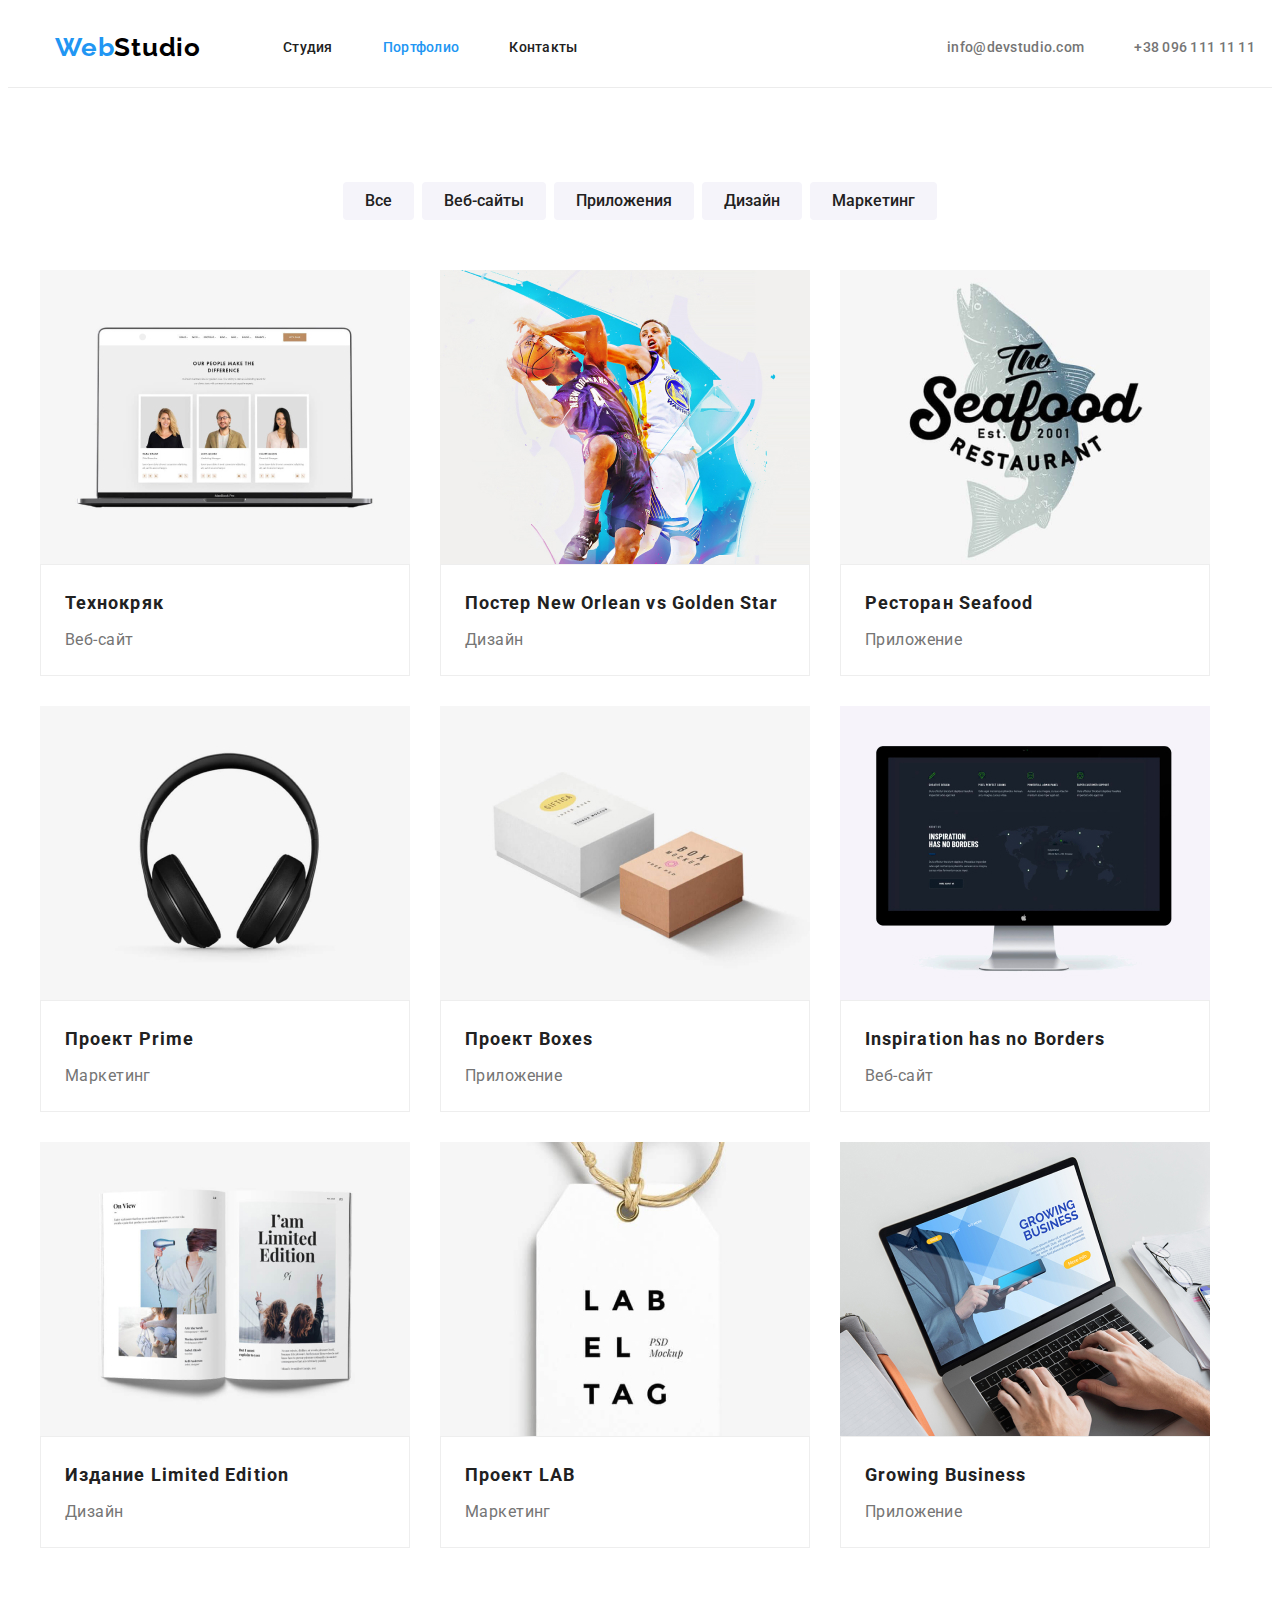
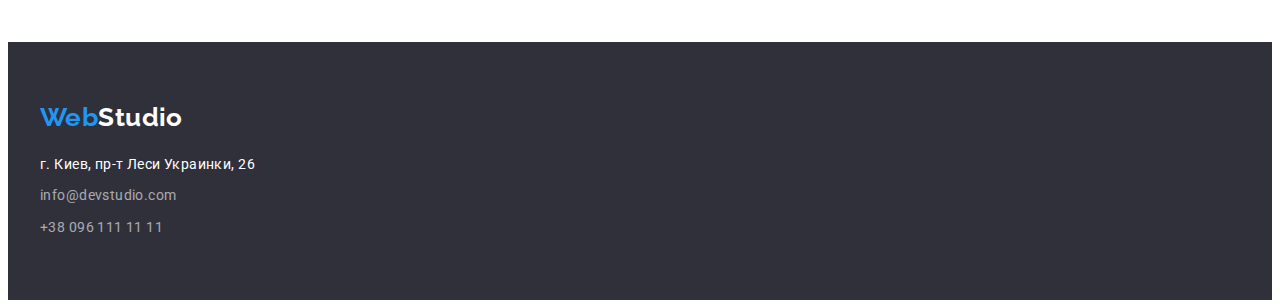
==== commit 026f17e2: "исправил дз" ====
--- a/portfolio.html
+++ b/portfolio.html
@@ -23,8 +23,9 @@
             <nav class="conteiner header-nav">
                 <a class="header-logo link" href="./index.html"><span class="logo-cl">Web</span>Studio</a>
                 <ul class="header-list list">
-                    <li class="header-item"><a class="header-link link accent" href="./index.html">Студия</a></li>
-                    <li class="header-item"><a class="header-link link" href="./portfolio.html">Портфолио</a></li>
+                    <li class="header-item"><a class="header-link link" href="./index.html">Студия</a></li>
+                    <li class="header-item"><a class="header-link link accent" href="./portfolio.html">Портфолио</a>
+                    </li>
                     <li class="header-item"><a class="header-link link" href="#address">Контакты</a></li>
                 </ul>
 
--- a/css/styles.css
+++ b/css/styles.css
@@ -55,8 +55,8 @@
 
 .conteiner {
     width: 1200px;
-    margin: auto;
-    padding: 0.15px;
+    margin: 0 auto;
+    padding: 0 15px;
 }
 
 .section {
@@ -200,6 +200,7 @@
     border-radius: 4px;
     color: var(--text-white-cl);
 
+    border: none;
     padding-left: 32px;
     padding-top: 10px;
     padding-bottom: 10px;
@@ -228,6 +229,7 @@
 
 .peculiarities-item {
     margin-left: 30px;
+    width: 270px;
 }
 
 .peculiarities-name {
@@ -244,7 +246,7 @@
 }
 
 .peculiarities-text {
-    line-height: 1.17;
+    line-height: 1.71;
     color: var(--paragraf-color);
 }
 
@@ -295,6 +297,8 @@
 
 .team-item {
     background-color: var(--background-cl-body);
+    box-shadow: 0px 1px 3px rgba(0, 0, 0, 0.12), 0px 1px 1px rgba(0, 0, 0, 0.14), 0px 2px 1px rgba(0, 0, 0, 0.2);
+    border-radius: 0px 0px 4px 4px;
     margin-left: 30px;
 
 }
